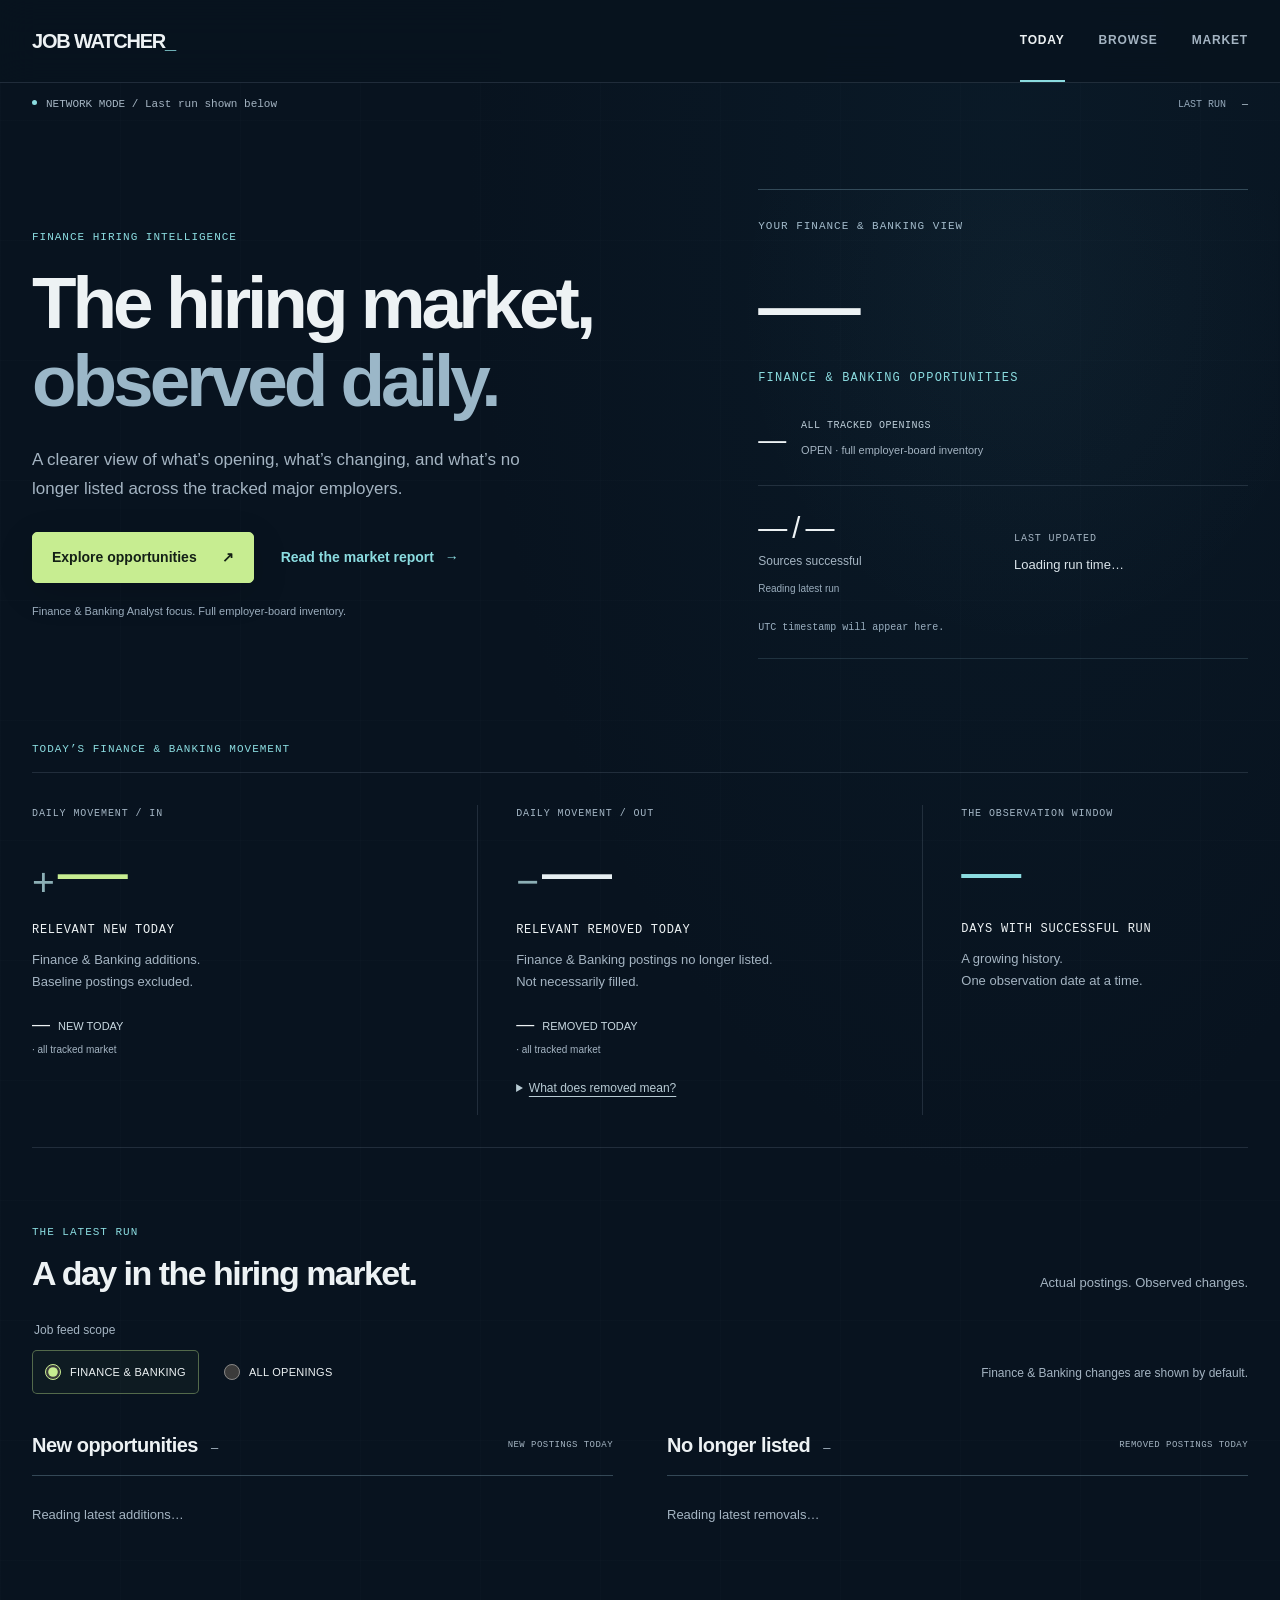
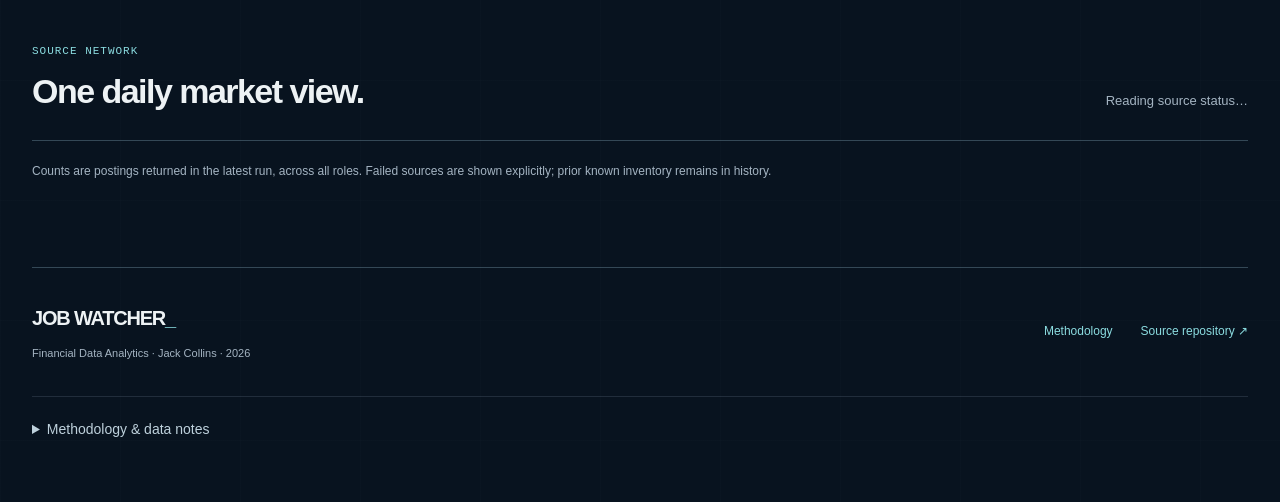
==== index.html @ 0980e422 "Add Job Watcher web frontend" ====
<!doctype html>
<html lang="en">
<head>
  <meta charset="utf-8"><meta name="viewport" content="width=device-width,initial-scale=1">
  <meta name="theme-color" content="#08131f">
  <meta name="description" content="Job Watcher: daily finance hiring intelligence, searchable openings and transparent market analysis across the tracked employer network.">
  <title>Today · Job Watcher</title>
  <link rel="icon" href="assets/favicon.svg" type="image/svg+xml"><link rel="apple-touch-icon" href="assets/icon-192.png">
  <link rel="manifest" href="manifest.webmanifest"><link rel="stylesheet" href="css/styles.css">
  <script src="js/common.js" defer></script>
  <script src="js/today.js" defer></script>
</head>
<body data-page="today">
<a class="skip-link" href="#main">Skip to content</a>
<header class="site-header"><a class="brand" href="index.html" aria-label="Job Watcher Today">JOB WATCHER<span class="cursor" aria-hidden="true">_</span></a><nav aria-label="Main navigation"><a href="index.html" aria-current="page">TODAY</a><a href="browse.html">BROWSE</a><a href="market.html">MARKET</a></nav><button class="install-button" id="install" hidden>Install app ↗</button></header>
<div class="connection-strip"><span id="connection" role="status">Loading the latest snapshot…</span><span class="nav-sync">LAST RUN <span data-sync>—</span></span></div>
<main id="main">
<div id="data-error" class="error-banner" role="alert" hidden></div>
<noscript><p class="error-banner">JavaScript is required to load and calculate the actual data. No job data is embedded in these pages.</p></noscript>

<section class="hero" aria-labelledby="hero-title">
  <div class="hero-copy"><p class="eyebrow">FINANCE HIRING INTELLIGENCE</p><h1 id="hero-title">The hiring market,<br><span>observed daily.</span></h1><p class="hero-description">A clearer view of what’s opening, what’s changing, and what’s no longer listed across <span id="employer-total">the tracked</span> major employers.</p><div class="hero-actions"><a class="button primary" href="browse.html">Explore opportunities <span aria-hidden="true">↗</span></a><a class="text-link" href="market.html">Read the market report <span aria-hidden="true">→</span></a></div><p class="scope-note">Finance &amp; Banking Analyst focus. Full employer-board inventory.</p></div>
  <aside class="inventory" aria-label="Current inventory and latest synchronization"><p class="eyebrow">YOUR FINANCE &amp; BANKING VIEW</p><div class="inventory-number" data-relevant-count="open" data-loading>—</div><h2 class="inventory-label">FINANCE &amp; BANKING OPPORTUNITIES</h2><div class="inventory-total"><strong data-count="open" data-loading>—</strong><div><h3>ALL TRACKED OPENINGS</h3><span>OPEN · full employer-board inventory</span></div></div><div class="inventory-support"><div><strong id="health-count" data-loading>— / —</strong><span>Sources successful</span><small id="health-message">Reading latest run</small></div><div class="inventory-sync"><span class="micro">LAST UPDATED</span><time id="last-run">Loading run time…</time></div></div><small id="last-run-utc">UTC timestamp will appear here.</small></aside>
</section>
<p class="eyebrow movement-scope">TODAY’S FINANCE &amp; BANKING MOVEMENT</p>
<section class="daily-movement" aria-label="Required latest-run status counts">
  <article class="movement-new"><p class="eyebrow">DAILY MOVEMENT / IN</p><div class="movement-number"><span aria-hidden="true">+</span><strong data-relevant-count="new" data-loading>—</strong></div><h2>RELEVANT NEW TODAY</h2><p>Finance &amp; Banking additions.<br>Baseline postings excluded.</p><p class="market-total"><strong data-count="new_today" data-loading>—</strong> NEW TODAY <span>· all tracked market</span></p></article>
  <article class="movement-removed"><p class="eyebrow">DAILY MOVEMENT / OUT</p><div class="movement-number"><span aria-hidden="true">−</span><strong data-relevant-count="removed" data-loading>—</strong></div><h2>RELEVANT REMOVED TODAY</h2><p>Finance &amp; Banking postings no longer listed.<br>Not necessarily filled.</p><p class="market-total"><strong data-count="removed_today" data-loading>—</strong> REMOVED TODAY <span>· all tracked market</span></p><details class="removal-help"><summary>What does removed mean?</summary><p>A removed posting was present in an earlier successful scan but is no longer returned by the employer’s job board. This does not necessarily mean the position was filled.</p></details></article>
  <article class="observation-count"><p class="eyebrow">THE OBSERVATION WINDOW</p><strong data-count="days_with_success" data-loading>—</strong><h2>DAYS WITH SUCCESSFUL RUN</h2><p>A growing history.<br>One observation date at a time.</p></article>
</section>
<section class="baseline-message" id="baseline" hidden><span class="baseline-icon" aria-hidden="true">↗</span><div><h2>A starting point, not a surge.</h2><p>The first successful scan establishes each source’s starting inventory. Baseline jobs are not new postings. Daily additions and removals appear as subsequent snapshots arrive.</p></div></section>
<div class="section-heading"><div><p class="eyebrow">THE LATEST RUN</p><h2>A day in the hiring market.</h2></div><p>Actual postings. Observed changes.</p></div>
<div class="feed-controls"><fieldset id="feed-scope" class="feed-scope"><legend>Job feed scope</legend><label><input type="radio" name="feed_scope" value="role" checked><span>FINANCE &amp; BANKING</span></label><label><input type="radio" name="feed_scope" value="all"><span>ALL OPENINGS</span></label></fieldset><p id="feed-summary" aria-live="polite">Finance &amp; Banking changes are shown by default.</p></div>
<div class="feed-grid"><section class="feed-section" aria-labelledby="new-title"><div class="feed-heading"><h2 id="new-title">New opportunities <span class="count-badge" id="new-badge">—</span></h2><span class="micro">NEW POSTINGS TODAY</span></div><div id="new-list"><p class="loading-copy">Reading latest additions…</p></div></section><section class="feed-section" aria-labelledby="removed-title"><div class="feed-heading"><h2 id="removed-title">No longer listed <span class="count-badge" id="removed-badge">—</span></h2><span class="micro">REMOVED POSTINGS TODAY</span></div><div id="removed-list"><p class="loading-copy">Reading latest removals…</p></div></section></div>
<section class="source-network" aria-labelledby="source-title"><div class="section-heading"><div><p class="eyebrow">SOURCE NETWORK</p><h2 id="source-title">One daily market view.</h2></div><p id="source-summary">Reading source status…</p></div><div id="sources" class="sources-grid" aria-label="All source statuses"></div><p class="network-note">Counts are postings returned in the latest run, across all roles. Failed sources are shown explicitly; prior known inventory remains in history.</p></section>

</main>
<footer class="footer"><div><a class="brand" href="index.html">JOB WATCHER<span>_</span></a><p>Financial Data Analytics · Jack Collins · 2026</p></div><div class="footer-links"><a href="#methodology">Methodology</a><a href="https://github.com/jackcollins05/job-watcher" target="_blank" rel="noopener noreferrer">Source repository ↗</a></div></footer>
<section class="methodology" id="methodology" aria-labelledby="method-title"><details><summary id="method-title">Methodology &amp; data notes</summary><div class="method-copy"><p>Job Watcher queries anonymous JSON applicant-tracking-system endpoints. It does not scrape job-page HTML. All postings returned by each configured board are retained; JPMorgan Chase uses the required <strong>analyst</strong> search because its full board exceeds 5,000 jobs. This is a tracked-board inventory, not the whole labor market.</p><p>The backend’s title-only rule marks Finance &amp; Banking Analyst families, including finance, FP&amp;A, treasury, credit, banking and explicitly financial risk. The site reads <code>in_role</code>; it does not reclassify titles. <a href="https://github.com/jackcollins05/job-watcher#title-rule">Read the exact title rule</a>.</p><p>GitHub Actions runs the pipeline daily. Compressed raw JSON is retained by UTC date; <code>history.csv</code> is rebuilt from raw files alone. Failed sources do not cause false removals, so open inventory may include a failed source’s last known postings. Counts include all roles unless labeled otherwise.</p><p>A source’s initial snapshot is a baseline: those jobs are not counted as new, and their actual opening dates are unknown. Removed means no longer returned by a later successful source scan; it does not necessarily mean a position was filled. Current history is not a full event ledger; a reappearance clears the earlier removal date. Citi and Walmart were excluded because complete coverage beyond Workday’s 2,000-result cap could not be proven.</p><p id="install-note">Install from your browser’s app menu when supported; on iOS use Share → Add to Home Screen. Offline data becomes available after a successful load and service-worker activation. Browser storage may be cleared by the browser or device.</p></div></details></section>
</body></html>
---- css/styles.css ----
/* Job Watcher / editorial hiring intelligence. Local system typography only. */
:root{color-scheme:dark;--bg:#08131f;--surface:#10202e;--text:#edf2f4;--muted:#a4b4c2;--cyan:#8bdce0;--lime:#c7ed91;--amber:#f0cd9a;--line:#b5ccdf24;--mono:ui-monospace,SFMono-Regular,Menlo,Monaco,Consolas,"Liberation Mono",monospace;--sans:-apple-system,BlinkMacSystemFont,"Segoe UI",Helvetica,Arial,sans-serif}
*{box-sizing:border-box}html{scroll-behavior:smooth;scroll-padding-top:115px}body{margin:0;background:radial-gradient(ellipse at 78% 6%,#16445c22,transparent 38%),linear-gradient(#b5ccdf03 1px,transparent 1px),linear-gradient(90deg,#b5ccdf03 1px,transparent 1px),var(--bg);background-size:auto,120px 120px,120px 120px;font:16px/1.65 var(--sans);color:var(--text);-webkit-font-smoothing:antialiased}h1,h2,h3,p{margin-top:0}h1,h2,h3{font-weight:550;line-height:1.16;letter-spacing:-.035em}a{color:var(--cyan);text-underline-offset:5px;text-decoration-thickness:1px}a:hover{color:var(--text)}button,input,select{font:inherit}button,.button{min-height:44px;padding:10px 18px;border:1px solid #91b0c342;border-radius:5px;background:#b0c9e308;color:var(--text);font-size:14px;font-weight:550;cursor:pointer;text-decoration:none;transition:background .18s,border-color .18s,transform .18s}button:hover,.button:hover{background:#9ac6e215;border-color:#8bdce082}button:active,.button:active{transform:translateY(1px)}button:disabled{opacity:.35;cursor:not-allowed}a:focus-visible,button:focus-visible,input:focus-visible,select:focus-visible,summary:focus-visible,[tabindex]:focus-visible{outline:3px solid var(--cyan);outline-offset:5px}input,select{min-width:0;min-height:48px;width:100%;padding:11px 13px;border:1px solid #8aa4b738;border-radius:5px;background:#091724;color:var(--text)}input::placeholder{color:#9dafbc}select{padding-right:26px}small{font-size:12px}[hidden]{display:none!important}.sr-only{position:absolute;width:1px;height:1px;margin:-1px;padding:0;overflow:hidden;clip:rect(0,0,0,0);white-space:nowrap;border:0}.skip-link{position:fixed;top:-100px;left:20px;z-index:100;padding:13px;background:var(--lime);color:#08131f}.skip-link:focus{top:12px}.eyebrow,.micro,.analysis-kicker{font:500 11px/1.7 var(--mono);letter-spacing:.09em;text-transform:uppercase}.eyebrow{color:var(--cyan);margin-bottom:18px}.micro{color:var(--muted)}.muted{color:var(--muted)}.lime{color:var(--lime)}.text-link{font-size:14px;font-weight:550;text-decoration:none}.text-link span{display:inline-block;transition:transform .2s;margin-left:7px}.text-link:hover span{transform:translateX(4px)}
.site-header{display:flex;align-items:center;gap:40px;min-height:83px;padding:0 max(32px,calc((100vw - 1320px)/2));position:sticky;top:0;z-index:30;background:#08131ff2;backdrop-filter:blur(18px);border-bottom:1px solid var(--line)}.brand{font-size:20px;letter-spacing:-.06em;font-weight:750;text-decoration:none;white-space:nowrap;color:var(--text)}.brand span{color:var(--cyan)}.cursor{animation:cursor 2s steps(1) infinite}@keyframes cursor{0%,74%,100%{opacity:1}75%,99%{opacity:.2}}.site-header nav{display:flex;align-self:stretch;gap:34px;margin-left:auto}.site-header nav a{position:relative;display:flex;align-items:center;min-height:44px;color:var(--muted);font-size:12px;font-weight:600;letter-spacing:.07em;text-decoration:none}.site-header nav a:hover{color:var(--text)}.site-header nav a[aria-current]{color:var(--text)}.site-header nav a[aria-current]:after{content:"";height:2px;position:absolute;bottom:0;left:0;right:0;background:var(--cyan)}.install-button{padding:7px 13px;min-height:37px;font-size:12px;font-weight:400;background:transparent}.connection-strip{display:flex;align-items:center;justify-content:space-between;gap:25px;max-width:1320px;margin:auto;padding:13px 0;color:var(--muted);font:11px/1.6 var(--mono)}#connection:before{content:"";display:inline-block;width:5px;height:5px;border-radius:50%;background:var(--cyan);margin-right:9px;vertical-align:2px}#connection.is-offline{color:var(--amber)}#connection.is-offline:before{background:var(--amber)}.nav-sync{white-space:nowrap;font-size:10px;color:#94a8ba}.nav-sync span{color:#bbcbd8;margin-left:10px}main,.footer,.methodology{width:min(1320px,calc(100% - 64px));margin-left:auto;margin-right:auto}.error-banner{margin:20px 0;padding:22px;border:1px solid #f0cd9a88;background:#3b2f2633;color:#ffe4bb}
.hero{display:grid;grid-template-columns:minmax(0,1.35fr) minmax(0,1fr);gap:88px;align-items:center;padding:62px 0 66px}.hero h1{font-size:clamp(46px,5.7vw,79px);letter-spacing:-.055em;line-height:1.06;margin:0 0 27px}.hero h1 span{color:#9bb7c8}.hero-description{font-size:17px;line-height:1.7;color:var(--muted);max-width:490px;margin:0 0 28px}.hero-actions{display:flex;align-items:center;gap:27px;flex-wrap:wrap}.button{display:inline-flex;align-items:center;justify-content:space-between;gap:25px;padding:13px 19px}.button.primary{background:var(--lime);border-color:var(--lime);color:#142016;font-weight:650;box-shadow:0 10px 36px #0002}.button.primary:hover{background:#d7f8b0;box-shadow:0 12px 40px #c7ed910a}.scope-note{font-size:11px;color:#9badbd;margin:19px 0 0}.inventory{position:relative;min-width:0;padding:27px 0 20px;border-top:1px solid #96c1d34d;border-bottom:1px solid #96c1d32b}.inventory:before{content:"";position:absolute;z-index:-1;inset:0 -30px;background:radial-gradient(ellipse at 55% 25%,#71b7ca0a,transparent 70%);pointer-events:none}.inventory .eyebrow{color:#a2baca;margin-bottom:12px}.inventory-number{font-size:clamp(70px,8vw,112px);line-height:1.1;letter-spacing:-.072em;font-weight:400;font-variant-numeric:tabular-nums;color:var(--text);white-space:nowrap}.inventory-label{font:500 12px var(--mono);letter-spacing:.1em;color:var(--cyan);margin:11px 0 32px}.inventory-support{display:grid;grid-template-columns:1fr 1fr;gap:22px;padding:21px 0 15px;border-top:1px solid var(--line)}.inventory-support strong{font-size:29px;font-weight:400;line-height:1.3;letter-spacing:-.05em;display:block}.inventory-support span{font-size:12px;color:var(--muted);display:block;margin-top:4px}.inventory-support small{font-size:10px;line-height:1.6;display:block;color:#9aadbd;margin-top:9px;max-width:180px}.inventory-sync{align-self:center}.inventory-sync .micro{font-size:10px;margin:0 0 7px}.inventory-sync time{font-size:13px;line-height:1.7;display:block;max-width:170px;color:#dae4ea}.inventory #last-run-utc{font:10px/1.8 var(--mono);color:#9aafc0;overflow-wrap:anywhere}.daily-movement{display:grid;grid-template-columns:1fr 1fr .8fr;border-top:1px solid var(--line);border-bottom:1px solid var(--line);padding:32px 0;gap:38px}.daily-movement article+article{border-left:1px solid var(--line);padding-left:38px}.daily-movement .eyebrow{color:#a4b6c5;font-size:10px;margin:0 0 13px}.movement-number{display:flex;gap:4px;align-items:baseline;line-height:1.05;letter-spacing:-.06em}.movement-number>span{font-size:39px;font-weight:300;color:#8cafb5}.movement-number strong{font-size:70px;font-weight:400;letter-spacing:-.06em;font-variant-numeric:tabular-nums}.movement-new .movement-number strong{color:var(--lime)}.movement-removed .movement-number strong{color:#e7eff2}.daily-movement h2{font:500 12px/1.6 var(--mono);letter-spacing:.06em;margin:13px 0 9px}.daily-movement p:not(.eyebrow){font-size:13px;line-height:1.7;color:var(--muted);margin:0}.observation-count>strong{font-size:60px;font-weight:400;line-height:1.2;letter-spacing:-.06em;color:var(--cyan)}.removal-help{margin-top:13px;font-size:12px;max-width:330px}.removal-help summary{color:#b8cbd4;cursor:pointer;min-height:36px;padding:8px 0;text-decoration:underline;text-underline-offset:4px}.removal-help p{padding:11px 0 0}.baseline-message{display:flex;align-items:start;gap:25px;padding:25px 0;margin-top:27px;border-bottom:1px solid var(--line)}.baseline-icon{font-size:29px;color:var(--cyan)}.baseline-message h2{font-size:21px;margin:0 0 10px}.baseline-message p{font-size:14px;color:var(--muted);max-width:850px;margin:0}.section-heading{display:flex;justify-content:space-between;align-items:end;gap:32px;margin:75px 0 28px}.section-heading .eyebrow{margin-bottom:12px}.section-heading h2{font-size:34px;margin:0;letter-spacing:-.045em}.section-heading>p{color:var(--muted);font-size:13px;max-width:320px;margin:0}.feed-grid{display:grid;grid-template-columns:minmax(0,1fr) minmax(0,1fr);gap:54px}.feed-heading{display:flex;justify-content:space-between;align-items:center;gap:18px;padding:18px 0;border-bottom:1px solid #93b6cb52}.feed-heading h2{font-size:20px;margin:0;letter-spacing:-.025em}.feed-heading .micro{font-size:9px;letter-spacing:.05em}.count-badge{font:12px var(--mono);letter-spacing:0;color:var(--muted);margin-left:8px}.change-list{list-style:none;padding:0;margin:0}.change-list li{display:flex;align-items:center;justify-content:space-between;gap:22px;padding:24px 0;border-bottom:1px solid var(--line);transition:background .2s}.change-list li:hover{background:#a7cfe805}.change-list h3{font-size:16px;line-height:1.5;letter-spacing:-.015em;margin:6px 0 9px;max-width:370px;font-weight:550}.change-list .micro{font-family:var(--sans);color:#abc2d1;font-size:12px;letter-spacing:0;text-transform:none}.change-list p{font-size:12px;line-height:1.6;color:var(--muted);margin:0 0 7px}.change-list small{font:10px var(--mono);color:#9bafbe}.apply{display:inline-flex;align-items:center;gap:12px;min-height:44px;font-size:12px;font-weight:550;text-decoration:none;white-space:nowrap}.apply>span[aria-hidden]{transition:transform .2s}.apply:hover>span[aria-hidden]{transform:translate(2px,-2px)}.empty-feed{padding:35px 0}.empty-feed>span{font:17px var(--mono);color:#738d9e}.empty-feed h2,.empty-feed h3{font-size:20px;line-height:1.4;margin:14px 0 10px}.empty-feed p{color:var(--muted);font-size:14px;max-width:440px;margin:0}.source-network{margin-top:15px}.sources-grid{display:grid;grid-template-columns:repeat(3,minmax(0,1fr));column-gap:40px;border-top:1px solid #93b6cb52}.source{padding:20px 0;border-bottom:1px solid var(--line)}.source-heading{display:flex;align-items:center;gap:12px;margin-bottom:12px}.source h3{font-size:16px;letter-spacing:-.02em;margin:0;font-weight:500}.led{width:6px;height:6px;background:var(--lime);border-radius:50%;margin-left:auto;flex-shrink:0}.failed .led{background:var(--amber)}.source-bottom{display:flex;justify-content:space-between;gap:12px;align-items:baseline;color:#a5b7c5;font-size:11px}.source-bottom strong{font-size:18px;font-weight:450;letter-spacing:-.035em;color:#dee8ec;font-variant-numeric:tabular-nums;margin-right:3px}.source-state{font:10px var(--mono);color:#bbd0ae}.failed .source-state{color:var(--amber)}.network-note{font-size:12px;color:var(--muted);max-width:850px;margin:21px 0 0}
.page-intro{padding:63px 0 40px}.page-intro .eyebrow{margin-bottom:17px}.page-intro h1{font-size:clamp(48px,6.4vw,88px);line-height:1.05;letter-spacing:-.055em;margin:0 0 22px}.page-intro h1 span{color:#9bb7c8}.page-intro p:not(.eyebrow){color:var(--muted);font-size:17px;margin:0;line-height:1.7}.page-intro p.asof{font:11px/1.8 var(--mono);color:#9aaebe;margin-top:17px}.query-panel{border:1px solid #87aac22e;border-radius:10px;background:linear-gradient(125deg,#1225348c,#10202d99);padding:30px;box-shadow:0 20px 60px #0000000d}.search-field{display:block;font-size:13px;color:#c6d5df}.search-wrap{display:flex;gap:16px;align-items:center;border-bottom:1px solid #82aab55c;margin-top:8px;padding:0 0 10px}.search-wrap svg{width:23px;height:23px;flex-shrink:0;fill:none;stroke:var(--cyan);stroke-width:1.5}.search-wrap input{font-size:24px;letter-spacing:-.025em;border:0;padding:10px 0;background:transparent;box-shadow:none;min-height:58px}.filter-scope{display:flex;justify-content:space-between;align-items:center;gap:30px;margin-top:24px}.filter-scope>p{color:#9fB3c2;font-size:12px;margin:15px 0 0;max-width:270px}.role-switch{border:0;margin:0;padding:0;display:flex;gap:10px}.role-switch legend{font-size:12px;color:var(--muted);margin-bottom:9px}.role-switch label{display:flex;align-items:center;gap:10px;cursor:pointer;border:1px solid transparent;border-radius:5px;padding:10px 14px 10px 11px;min-height:60px}.role-switch label:has(input:checked){border-color:#accd8655;background:#b3d78a0a}.role-switch input{width:16px;height:16px;min-height:16px;flex-shrink:0;padding:0;margin:0;accent-color:var(--lime)}.role-switch label:has(input:focus-visible){outline:3px solid var(--cyan);outline-offset:3px}.role-switch span{font-size:14px;color:#dce7eb;line-height:1.4}.role-switch small{display:block;font-size:10px;color:#a8baca;margin-top:4px}.filter-grid{display:grid;grid-template-columns:minmax(0,1fr) minmax(0,1.3fr) minmax(0,1fr) minmax(0,1fr);gap:19px;margin-top:24px}.filter-grid>label{min-width:0;font-size:12px;color:var(--muted)}.filter-grid input,.filter-grid select{display:block;margin-top:9px;font-size:13px}.query-bottom{display:flex;align-items:center;justify-content:space-between;gap:25px;margin-top:20px}.query-bottom p{font-size:11px;color:#a8b9c6;margin:0}.query-bottom button{font-size:12px;min-height:38px;padding:7px 13px;flex-shrink:0;background:transparent}.browse-toolbar{display:flex;align-items:center;justify-content:space-between;gap:25px;margin:37px 0 10px}.result-stats{display:flex;gap:35px;flex-wrap:wrap}.result-stats>div{display:flex;align-items:baseline;gap:8px}.result-stats strong{font-size:30px;line-height:1.3;letter-spacing:-.055em;font-weight:400;color:var(--text);font-variant-numeric:tabular-nums}.result-stats span{font-size:12px;color:var(--muted)}.shortlist-toggle{font-size:14px;letter-spacing:0;font-weight:500;min-width:145px;background:transparent;text-align:left}.shortlist-toggle span{color:var(--lime);margin-left:13px}.shortlist-toggle small{font-size:10px;color:var(--muted);display:block;margin:4px 0 0 17px}.shortlist-toggle[aria-pressed=true]{border-color:#c7ed9180;background:#c7ed9109;color:var(--lime)}.storage-note{font-size:11px;color:var(--muted);min-height:20px;margin:0 0 20px}.database-section{border-top:1px solid #90b1c54d}.results-caption{font:11px/1.6 var(--mono);color:var(--muted);margin:16px 0 23px}.table-scroll{overflow-x:auto;scrollbar-width:thin}table{border-collapse:collapse;text-align:left;width:100%}th,td{padding:18px 12px;border-bottom:1px solid var(--line);vertical-align:top}th{font-size:10px;font-weight:500;color:#a9bbca;letter-spacing:.07em;text-transform:uppercase}.job-table{table-layout:fixed;font-size:13px}.job-table th:nth-child(1){width:58px}.job-table th:nth-child(2){width:29%}.job-table th:nth-child(3){width:14%}.job-table th:nth-child(4){width:16%}.job-table th:nth-child(5){width:11%}.job-table th:nth-child(6){width:13%}.job-table th:nth-child(7){width:138px}.job-table td{padding-top:25px;padding-bottom:25px;line-height:1.6;color:#b8cbd7;overflow-wrap:anywhere}.job-table tbody tr{transition:background .18s}.job-table tbody tr:hover{background:#adcfe905}.job-table strong{font-size:16px;line-height:1.45;letter-spacing:-.02em;color:#e8eff2;font-weight:550;display:block}.job-table td:nth-child(3){font-weight:550;color:#b9d3df}.job-table small{display:block;color:#9fb4c3;font-size:11px;margin-top:6px}.job-table .role-tag{display:block;color:#a3c1ca;font-size:10px;margin-top:11px;font-weight:400}.location-text{display:-webkit-box;-webkit-line-clamp:3;-webkit-box-orient:vertical;overflow:hidden}.job-table time{font:11px/1.8 var(--mono)}.age{font:10px var(--mono);color:#c7d7df}.star{font-size:24px;padding:0;min-width:44px;background:transparent;border:0;border-radius:50%;box-shadow:none;color:#a6bdca}.star:hover{background:#a7c8de0c}.star[aria-pressed=true]{color:var(--lime)}.star:active{transform:scale(.92)}.job-table .apply{font-size:11px;border:1px solid #8ab9ce38;border-radius:4px;min-height:42px;padding:9px;justify-content:space-between;white-space:normal;gap:5px}.job-table .apply:hover{background:#80b6c50b;border-color:#8bdce075}.pagination{display:flex;justify-content:space-between;align-items:center;gap:18px;padding:24px 0}.pagination>span{font:11px var(--mono);color:var(--muted)}.pagination button{font-size:12px;min-height:42px}.change-list+.pagination{padding-top:24px}.loading-copy{padding:28px 0;color:var(--muted);font-size:13px}
.market-intro{display:flex;justify-content:space-between;align-items:end;gap:40px;padding-top:64px;padding-bottom:44px}.market-intro h1{font-size:clamp(50px,6.3vw,87px)}.market-intro p.asof{max-width:700px}.observation-stamp{border-left:1px solid var(--line);padding:0 0 8px 48px;min-width:220px}.observation-stamp strong{font-size:90px;font-weight:350;line-height:1;letter-spacing:-.075em;color:var(--cyan);font-variant-numeric:tabular-nums}.observation-stamp span{display:block;margin-top:18px;font-size:12px;color:var(--muted);line-height:1.6}.analysis-notice{border-top:1px solid var(--line);border-bottom:1px solid var(--line);padding:16px 0;display:flex;align-items:center;gap:20px}.analysis-notice>span{font-size:23px;color:var(--cyan)}.analysis-notice p{font-size:12px;color:var(--muted);margin:0;max-width:950px}.analysis-grid{display:block}.analysis{display:grid;grid-template-columns:minmax(0,.8fr) minmax(0,1.35fr);column-gap:90px;align-items:center;border-bottom:1px solid var(--line);padding:83px 0;min-width:0}.analysis-copy{min-width:0}.analysis-kicker{display:flex;align-items:baseline;gap:15px;color:#b4c6d4;font-size:10px;margin-bottom:24px}.analysis-kicker>span{color:var(--cyan);font:13px var(--mono)}.analysis-copy h2{font-size:clamp(26px,2.8vw,38px);line-height:1.2;letter-spacing:-.045em;margin:0 0 22px;overflow-wrap:anywhere}.analysis-copy>p:last-child{color:var(--muted);font-size:14px;line-height:1.85;max-width:680px;margin:0}.analysis-removed,.analysis-share{grid-template-columns:minmax(0,1.35fr) minmax(0,.8fr)}.analysis-removed .analysis-copy,.analysis-share .analysis-copy{grid-column:2;grid-row:1}.analysis-removed>.chart,.analysis-share>.chart{grid-column:1;grid-row:1}.analysis-employer,.analysis-location{display:block}.analysis-employer .analysis-copy,.analysis-location .analysis-copy{display:grid;grid-template-columns:minmax(0,1fr) minmax(0,1fr);gap:0 80px;margin-bottom:39px}.analysis-employer .analysis-kicker,.analysis-location .analysis-kicker{grid-column:1/-1}.analysis-employer .analysis-copy h2,.analysis-location .analysis-copy h2{margin-bottom:0;max-width:600px}.analysis-employer .analysis-copy>p:last-child,.analysis-location .analysis-copy>p:last-child{align-self:end}.chart{min-width:0;width:100%}.chart-svg{display:block;width:100%;height:auto;animation:reveal .55s ease-out}.axis-label{fill:#9fb4c4;font:12px var(--sans)}.chart-grid{stroke:#b1c6d921;stroke-width:1;fill:none}.line-series{fill:none;stroke-width:2.5;stroke-linecap:round;stroke-linejoin:round}.series-0{stroke:var(--cyan)}.series-1{stroke:var(--lime);stroke-dasharray:5 5}.point{fill:var(--bg);stroke-width:2}.point.series-1{fill:var(--lime);stroke:var(--lime);stroke-dasharray:none}.chart-legend{display:flex;align-items:start;gap:30px;flex-wrap:wrap;margin-bottom:28px}.chart-legend>span{display:grid;grid-template-columns:12px auto auto;gap:0 9px;align-items:baseline;color:#b5cad7;font-size:12px}.chart-legend i{display:inline-block;width:11px;height:2px;background:var(--cyan);align-self:center}.chart-legend .legend-1 i{background:none;border-top:2px dashed var(--lime)}.chart-legend strong{font:450 23px var(--sans);color:#e9f0f3;letter-spacing:-.035em}.chart-legend small{grid-column:2/-1;font:10px var(--mono);color:#92a9ba;margin-top:3px}.chart-data{border-top:1px solid var(--line);margin-top:24px;font-size:12px}.chart-data summary{display:list-item;min-height:44px;padding:13px 0;color:#a6c5d2;cursor:pointer;font-size:11px}.chart-data table{font-size:12px}.chart-data th,.chart-data td{padding:10px;font-size:12px;text-transform:none;letter-spacing:0}.chart-data tbody th{font-weight:400;color:#c5d5e0}.chart-data .table-scroll{max-height:310px}.ranked-chart ol{padding:0;margin:0;list-style:none}.ranking-row{display:grid;grid-template-columns:24px minmax(140px,.9fr) minmax(0,1.4fr) 72px;gap:20px;align-items:center;min-height:47px;padding:11px 0}.rank-position{font:10px var(--mono);color:#8ca4b5}.rank-label{font-size:14px;color:#bccdda;line-height:1.5;display:-webkit-box;-webkit-line-clamp:2;-webkit-box-orient:vertical;overflow:hidden}.ranking-bar{width:100%;height:12px;display:block}.bar-track{fill:#b2d2e808}.bar-fill{fill:#81bec8;opacity:.75}.bar-fill.leading{fill:var(--lime);opacity:.95}.rank-value{font-size:15px;letter-spacing:-.025em;font-variant-numeric:tabular-nums;text-align:right;color:#d8e7ee}.ranking-leader .rank-label{color:#e2eded}.ranking-leader .rank-value{color:var(--lime)}.empty-chart{min-height:290px;display:flex;align-items:center;justify-content:center;flex-direction:column;text-align:center;padding:20px 0}.empty-chart svg{width:min(100%,320px);height:64px;margin-bottom:20px}.waiting-line{stroke:#8ba6b0;stroke-width:1.5;stroke-dasharray:3 5;fill:none}.empty-chart .micro{color:#a5b9c7;font-size:10px;max-width:340px}.empty-chart p{font-size:16px;color:#cfdee7;margin:14px 0 12px;max-width:320px}.empty-chart .muted{font-size:12px;color:#96aebd}.gauge-composition{display:flex;align-items:center;gap:25px;justify-content:center}.gauge-svg{max-width:260px;min-width:200px}.gauge-track{fill:none;stroke:#b1c6d918;stroke-width:6}.gauge-value{fill:none;stroke:var(--cyan);stroke-width:6}.gauge-text{fill:var(--text);font:400 33px var(--sans);letter-spacing:-.04em}.gauge-composition>p{font-size:13px;color:var(--muted);line-height:1.8}.gauge-composition strong{font-weight:500;color:#d0e0e9}.location-composition{display:grid;grid-template-columns:minmax(0,1.8fr) minmax(0,1fr);gap:65px;align-items:start}.location-composition .ranking-row{grid-template-columns:20px minmax(120px,1fr) minmax(0,1fr) 63px;gap:15px}.location-disclosure{border-left:1px solid var(--line);padding-left:30px}.location-disclosure .eyebrow{font-size:9px;margin:0 0 14px}.location-disclosure h3{font-size:23px;margin:0 0 16px}.location-disclosure>p:not(.eyebrow){color:var(--muted);font-size:12px;line-height:1.85}.location-summary-list{margin:25px 0}.location-summary-list>div{display:flex;justify-content:space-between;gap:18px;padding:10px 0;border-bottom:1px solid #b1ccdc18;font-size:13px}.location-summary-list dt{color:#b9cdd8}.location-summary-list dd{margin:0;color:#e0e9ee;font-variant-numeric:tabular-nums;text-align:right}.location-summary-list dd span{font-size:10px;color:var(--muted)}.location-disclosure .missing-note{border-bottom:1px solid var(--line);padding-bottom:17px}.location-disclosure .location-accounting{font-size:11px!important;color:#a7bdcc!important}.footer{display:flex;align-items:center;justify-content:space-between;gap:30px;margin-top:85px;padding:34px 0;border-top:1px solid #93b6cb52}.footer p{font-size:11px;color:var(--muted);margin:9px 0 0}.footer-links{display:flex;gap:28px;font-size:12px}.footer-links a{text-decoration:none}.methodology{padding-bottom:40px}.methodology>details{border-top:1px solid var(--line)}.methodology>details>summary{font-size:14px;font-weight:500;cursor:pointer;padding:21px 0;min-height:58px;color:#bed1dc}.method-copy{display:grid;grid-template-columns:minmax(0,1fr) minmax(0,1fr);gap:0 55px;padding:15px 0}.method-copy p{font-size:12px;line-height:1.85;color:var(--muted)}.method-copy code{font-family:var(--mono);font-size:11px}.method-copy #install-note{grid-column:1/-1;border-top:1px solid var(--line);padding-top:20px;margin:8px 0 0}.inventory-number:not([data-loading]),.movement-number strong:not([data-loading]){animation:reveal .45s ease-out}@keyframes reveal{from{opacity:.3;transform:translateY(5px)}to{opacity:1;transform:none}}
@media(max-width:1400px){.connection-strip{margin:0 32px}.hero{gap:65px}.analysis{gap:65px}.job-table .apply{font-size:11px}.ranking-row{gap:16px}}
@media(max-width:1150px){.hero{gap:44px}.hero h1{font-size:61px}.hero-description{font-size:16px}.hero-actions{gap:17px}.hero-actions .text-link{font-size:12px}.inventory-number{font-size:86px}.inventory-support{gap:12px}.daily-movement{gap:25px}.daily-movement article+article{padding-left:25px}.feed-grid{gap:36px}.sources-grid{column-gap:30px}.source-bottom{flex-direction:column;gap:5px}.analysis{gap:45px;padding:65px 0}.analysis-copy h2{font-size:30px}.analysis-copy>p:last-child{font-size:13px}.analysis-employer .analysis-copy,.analysis-location .analysis-copy{gap:0 45px}.filter-scope>p{max-width:235px;font-size:11px}.job-table{table-layout:auto;min-width:1000px}.location-composition{gap:35px}.location-disclosure{padding-left:25px}.ranking-row{grid-template-columns:20px minmax(120px,.9fr) minmax(0,1.3fr) 60px;gap:12px}.gauge-composition{flex-direction:column;gap:0}.gauge-composition>p{margin-top:0;text-align:center}.feed-heading .micro{font-size:8px}}
@media(max-width:900px){main,.footer,.methodology{width:calc(100% - 44px)}.site-header{padding:0 22px;gap:25px;min-height:76px}.site-header nav{gap:26px}.site-header .brand{font-size:18px}.site-header nav a{font-size:11px}.connection-strip{margin:0 22px;font-size:10px}.hero{grid-template-columns:minmax(0,1fr) minmax(0,.9fr);gap:32px;padding:48px 0}.hero h1{font-size:48px;letter-spacing:-.055em}.hero-description{font-size:14px}.hero-actions{display:block}.hero-actions .text-link{display:block;margin-top:16px}.scope-note{font-size:10px}.inventory-number{font-size:68px}.inventory-label{font-size:11px}.inventory-support{grid-template-columns:1fr;gap:17px;padding:17px 0 14px}.inventory-support strong{font-size:26px}.inventory-support small{max-width:none;margin-top:5px}.inventory-sync time{max-width:none;font-size:12px}.inventory-sync .micro{font-size:9px}.inventory #last-run-utc{font-size:9px}.movement-number strong{font-size:59px}.movement-number>span{font-size:30px}.observation-count>strong{font-size:52px}.daily-movement h2{font-size:11px}.daily-movement p:not(.eyebrow){font-size:12px}.daily-movement .eyebrow{font-size:9px}.sources-grid{grid-template-columns:repeat(3,minmax(0,1fr));column-gap:25px}.source h3{font-size:14px}.source-state{font-size:9px}.change-list li{display:block}.change-list .apply{margin-top:10px;min-height:40px}.change-list h3{max-width:none}.feed-heading{align-items:baseline}.feed-heading h2{font-size:19px}.feed-heading .micro{display:none}.section-heading h2{font-size:31px}.section-heading>p{max-width:240px;font-size:12px}.filter-scope{align-items:start}.filter-scope>p{display:none}.filter-grid{grid-template-columns:repeat(2,minmax(0,1fr))}.analysis{gap:37px;grid-template-columns:minmax(0,1fr);padding:55px 0;align-items:start}.analysis-copy>p:last-child{max-width:640px;font-size:14px}.analysis-copy h2{max-width:630px;font-size:34px}.analysis-removed .analysis-copy,.analysis-share .analysis-copy,.analysis-removed>.chart,.analysis-share>.chart{grid-column:auto;grid-row:auto}.analysis>.chart{margin-top:31px}.analysis-employer .analysis-copy,.analysis-location .analysis-copy{display:block}.analysis-employer .analysis-copy h2,.analysis-location .analysis-copy h2{margin-bottom:22px}.analysis-employer .analysis-copy,.analysis-location .analysis-copy{margin-bottom:30px}.market-intro{gap:30px}.observation-stamp{min-width:150px;padding-left:30px}.observation-stamp strong{font-size:76px}.market-intro h1{font-size:65px}.location-composition{grid-template-columns:minmax(0,1.5fr) minmax(0,1fr);gap:35px}.location-composition .ranking-row{grid-template-columns:18px minmax(100px,1fr) 60px;gap:8px 12px}.location-composition .rank-label{grid-column:2;grid-row:1}.location-composition .rank-value{grid-column:3;grid-row:1/3;align-self:center}.location-composition .ranking-bar{grid-column:2;grid-row:2}.location-composition .rank-position{grid-row:1/3}.location-composition .ranking-row{padding:12px 0}.gauge-composition{flex-direction:row}.gauge-composition>p{text-align:left}.empty-chart{min-height:250px}.chart-legend{margin-bottom:20px}}
@media(max-width:700px){.site-header{min-height:78px;gap:15px;flex-wrap:wrap;padding-top:13px;padding-bottom:0}.site-header .brand{font-size:18px}.site-header nav{width:100%;justify-content:space-between;order:3;gap:30px;margin-top:5px;min-height:46px}.site-header nav a{justify-content:center;font-size:11px;padding:9px 15px;flex:1}.install-button{min-height:33px;font-size:11px;padding:5px 10px;margin-left:auto}.connection-strip{padding:10px 0;font-size:10px}.nav-sync{display:none}html{scroll-padding-top:130px}.hero{grid-template-columns:1fr;gap:40px;padding:40px 0 35px}.hero h1{font-size:clamp(43px,8.8vw,62px);max-width:600px;line-height:1.06;margin-bottom:23px}.hero-description{font-size:16px;max-width:510px}.hero-actions{display:flex;gap:25px}.hero-actions .text-link{display:inline-block;margin:0;font-size:13px}.scope-note{font-size:11px;margin-top:18px}.inventory{padding:24px 0 18px}.inventory-number{font-size:clamp(78px,15vw,105px)}.inventory .eyebrow{font-size:10px}.inventory-label{margin-bottom:25px}.inventory-support{grid-template-columns:1fr 1fr;padding:21px 0 15px}.inventory-support strong{font-size:30px}.inventory-sync time{font-size:13px;max-width:200px}.inventory #last-run-utc{font-size:10px}.daily-movement{grid-template-columns:1fr 1fr;gap:26px;padding:27px 0}.daily-movement article+article{padding-left:24px}.daily-movement .movement-number strong{font-size:62px}.observation-count{grid-column:1/-1;border-top:1px solid var(--line);display:grid;grid-template-columns:65px 1fr;gap:3px 21px;padding:23px 0 0!important;border-left:0!important}.observation-count .eyebrow{display:none}.observation-count>strong{grid-column:1;grid-row:1/3;font-size:54px;align-self:center}.observation-count h2{grid-column:2;grid-row:1;margin:2px 0 6px}.observation-count>p:last-child{grid-column:2;grid-row:2;font-size:12px}.observation-count>p:last-child br{display:none}.removal-help{font-size:11px}.removal-help summary{min-height:44px;line-height:1.6}.daily-movement .eyebrow{font-size:9px}.daily-movement h2{font-size:11px}.section-heading{display:block;margin-top:52px;margin-bottom:22px}.section-heading h2{font-size:30px}.section-heading>p{max-width:none;margin-top:15px}.feed-grid{grid-template-columns:1fr;gap:36px}.feed-heading .micro{display:inline}.change-list li{display:flex;gap:20px}.change-list .apply{margin:0}.change-list h3{font-size:16px;max-width:350px}.source-network .section-heading{margin-top:55px}.sources-grid{grid-template-columns:repeat(2,minmax(0,1fr));column-gap:30px}.source{padding:18px 0}.source h3{font-size:15px}.source-state{font-size:10px}.source-bottom{gap:7px}.network-note{font-size:11px}.page-intro{padding:42px 0 30px}.page-intro h1{font-size:clamp(42px,8.7vw,60px)}.page-intro p:not(.eyebrow){font-size:15px}.page-intro p.asof{font-size:10px}.query-panel{padding:23px 21px;border-radius:7px}.search-wrap input{font-size:22px}.filter-scope{margin-top:22px}.role-switch{gap:8px}.role-switch label{padding:10px 9px;gap:8px}.role-switch span{font-size:13px}.role-switch small{font-size:9px}.query-bottom{align-items:start}.query-bottom p{max-width:310px;line-height:1.7}.result-stats{gap:22px}.result-stats>div{display:block}.result-stats span{display:block;margin-top:3px}.result-stats strong{font-size:29px}.shortlist-toggle{min-width:131px;font-size:13px;padding:10px 13px}.storage-note{font-size:10px;line-height:1.7}.job-table,.job-table tbody{display:block;min-width:0;table-layout:auto}.job-table thead{position:absolute;width:1px;height:1px;margin:-1px;overflow:hidden;clip:rect(0,0,0,0)}.job-table tr{display:grid;grid-template-columns:1fr 1fr;gap:14px 24px;padding:26px 0;border-bottom:1px solid #a7c5d634;position:relative}.job-table td{display:block;border:0;padding:0;font-size:13px;line-height:1.7;min-width:0}.job-table td:before{content:attr(data-label);display:block;color:#91aabd;font-size:10px;margin-bottom:5px}.job-table td:nth-child(1){position:absolute;right:0;top:18px}.job-table td:nth-child(1):before{display:none}.job-table td:nth-child(2){grid-column:1/-1;padding-right:45px}.job-table strong{font-size:19px;font-weight:500;line-height:1.45}.job-table .role-tag{margin-top:11px;font-size:10px;color:#a4c9d1}.job-table td:nth-child(2):before{display:none}.job-table td:nth-child(7){grid-column:1/-1;margin-top:5px}.job-table td:nth-child(7):before{display:none}.job-table .apply{padding:12px 15px;display:flex;justify-content:space-between;width:100%;font-size:12px;border-color:#90b5c751;background:#b0c9df05}.job-table .star{font-size:26px}.job-table td:nth-child(3){font-size:14px}.job-table small{font-size:11px}.job-table time{font-size:12px}.age{font-size:11px}.results-caption{font-size:10px;margin-bottom:7px;line-height:1.8}.pagination{gap:15px}.market-intro{align-items:end;gap:25px;padding-bottom:33px}.market-intro h1{font-size:clamp(43px,8.5vw,60px)}.market-intro p:not(.eyebrow){font-size:14px}.observation-stamp{min-width:115px;max-width:125px;padding-left:20px;margin-bottom:5px}.observation-stamp strong{font-size:63px}.observation-stamp span{font-size:11px}.analysis-notice{gap:13px}.analysis-notice p{font-size:11px;line-height:1.8}.analysis{padding:47px 0}.analysis-copy h2{font-size:31px;letter-spacing:-.04em}.analysis-copy>p:last-child{font-size:13px}.analysis-kicker{font-size:9px;margin-bottom:22px;gap:12px}.chart-legend{gap:25px;margin-bottom:20px}.chart-legend>span{font-size:11px}.chart-legend strong{font-size:22px}.ranked-chart .ranking-row{grid-template-columns:20px minmax(0,1fr) 65px;gap:5px 14px;padding:11px 0}.ranked-chart .rank-label{grid-column:2;grid-row:1;font-size:13px;-webkit-line-clamp:2}.ranked-chart .rank-value{grid-column:3;grid-row:1/3;font-size:15px;align-self:center}.ranked-chart .ranking-bar{grid-column:2;grid-row:2;margin-top:3px;height:8px}.ranked-chart .rank-position{grid-row:1/3;font-size:9px}.location-composition{grid-template-columns:1fr;gap:37px}.location-disclosure{border-left:0;border-top:1px solid var(--line);padding:26px 0 0;max-width:none}.location-disclosure h3{font-size:24px}.location-disclosure>p:not(.eyebrow){font-size:13px}.location-summary-list>div{font-size:14px;padding:12px 0}.location-summary-list dd span{font-size:11px}.location-disclosure .eyebrow{font-size:10px}.location-disclosure .location-accounting{font-size:12px!important}.location-disclosure .missing-note{padding-bottom:20px}.empty-chart{min-height:240px}.empty-chart p{font-size:15px}.footer{margin-top:58px;align-items:start;flex-direction:column;gap:24px;padding:28px 0}.footer-links{gap:26px;font-size:12px}.method-copy{grid-template-columns:1fr;gap:0}.method-copy p{font-size:12px}.method-copy #install-note{grid-column:auto}.methodology>details>summary{font-size:14px}.baseline-message{gap:17px}.baseline-message h2{font-size:22px}.baseline-message p{font-size:13px}}
@media(max-width:480px){main,.footer,.methodology{width:calc(100% - 32px)}.site-header{padding-left:16px;padding-right:16px;gap:10px}.site-header .brand{font-size:17px}.site-header nav{gap:20px}.site-header nav a{font-size:10px;padding-left:10px;padding-right:10px}.install-button{font-size:10px;min-height:32px}.connection-strip{margin:0 16px;font-size:9px;line-height:1.8}.hero{padding-top:31px;gap:30px}.hero h1{font-size:clamp(36px,8.6vw,44px);margin-bottom:21px}.hero .eyebrow{font-size:10px}.hero-description{font-size:15px;line-height:1.8}.hero-actions{display:block}.hero-actions .button{width:100%;padding:13px 17px}.hero-actions .text-link{display:inline-block;margin-top:20px;font-size:13px}.scope-note{font-size:10px;margin-top:17px}.inventory-number{font-size:clamp(69px,19vw,88px)}.inventory-label{font-size:11px}.inventory-support{gap:15px}.inventory-support strong{font-size:27px}.inventory-support span{font-size:11px}.inventory-support small{font-size:9px;max-width:140px;line-height:1.8}.inventory-sync time{font-size:12px}.inventory #last-run-utc{font-size:9px}.daily-movement{gap:22px}.daily-movement article+article{padding-left:20px}.daily-movement .movement-number strong{font-size:54px}.movement-number>span{font-size:24px}.daily-movement .eyebrow{font-size:8px;letter-spacing:.05em}.daily-movement h2{font-size:11px;letter-spacing:.04em}.daily-movement p:not(.eyebrow){font-size:12px}.removal-help{font-size:11px}.section-heading h2{font-size:27px}.section-heading .eyebrow{font-size:10px}.feed-heading h2{font-size:19px}.feed-heading .micro{font-size:8px}.change-list li{display:block;padding:22px 0}.change-list .apply{margin-top:10px}.change-list h3{font-size:17px}.sources-grid{column-gap:24px}.source h3{font-size:14px}.source-state{font-size:9px}.source-bottom strong{font-size:18px}.source-bottom{font-size:10px}.network-note{font-size:11px;line-height:1.9}.page-intro h1{font-size:clamp(37px,9vw,43px)}.page-intro .eyebrow{font-size:10px}.page-intro p:not(.eyebrow){font-size:14px}.page-intro p.asof{font-size:10px}.query-panel{padding:20px 16px}.search-wrap{gap:11px}.search-wrap input{font-size:19px;min-height:52px}.search-wrap svg{width:20px;height:20px}.role-switch{gap:10px;flex-direction:column;width:100%}.role-switch label{padding:11px 12px;min-height:58px}.role-switch span{font-size:14px}.role-switch small{font-size:10px}.filter-grid{grid-template-columns:1fr;gap:20px}.filter-grid label{font-size:13px}.filter-grid input,.filter-grid select{font-size:14px}.query-bottom{flex-direction:column;gap:18px;align-items:stretch}.query-bottom p{max-width:none;font-size:11px}.query-bottom button{min-height:44px}.browse-toolbar{gap:15px;align-items:start}.result-stats{gap:17px;flex:1}.result-stats strong{font-size:26px}.result-stats span{font-size:10px}.shortlist-toggle{min-width:118px;font-size:12px;padding:9px 11px}.shortlist-toggle small{font-size:9px}.shortlist-toggle span{margin-left:7px}.storage-note{margin-top:13px;font-size:10px}.pagination button{padding:10px 12px;font-size:11px}.pagination>span{font-size:10px}.market-intro{display:block}.market-intro h1{font-size:46px}.observation-stamp{min-width:0;max-width:none;margin:29px 0 0;padding:17px 0 0;border-left:0;border-top:1px solid var(--line);display:flex;align-items:center;gap:22px}.observation-stamp strong{font-size:49px}.observation-stamp span{font-size:12px;margin:0}.market-intro p.asof{font-size:10px}.analysis-copy h2{font-size:28px}.analysis-kicker{font-size:9px;letter-spacing:.04em}.analysis-copy>p:last-child{font-size:13px;line-height:1.9}.chart-legend{gap:20px}.chart-legend>span{font-size:11px;gap:0 7px}.chart-legend strong{font-size:20px}.chart-legend small{font-size:9px}.axis-label{font-size:11px}.ranked-chart .ranking-row{gap:5px 11px}.ranked-chart .rank-value{font-size:14px}.gauge-composition{flex-direction:column}.gauge-composition>p{text-align:center}.empty-chart .micro{font-size:9px}.footer{margin-top:45px}.method-copy p{font-size:12px}.footer-links{gap:25px}.baseline-message{padding:21px 0}.baseline-message h2{font-size:20px}}
@media(prefers-reduced-motion:reduce){html{scroll-behavior:auto}*,*:before,*:after{animation:none!important;transition:none!important}}
@media(forced-colors:active){.led{border:2px solid CanvasText}.bar-fill,.series-0,.series-1{forced-color-adjust:none}.query-panel{border:1px solid CanvasText}.button.primary{border:1px solid ButtonText}}
.summary-more summary{cursor:pointer;font-size:12px;color:var(--cyan);min-height:44px;padding:12px 0}.summary-more .location-summary-list{margin-top:8px}.rank-label:focus-visible{outline-offset:3px}
/* Essential navigation, state and date labels stay legible on narrow screens. */
.site-header nav a{font-size:12px}.source-state{font-size:11px}.daily-movement h2{font-size:12px}.job-table time,.age{font-size:12px}
.site-header .brand{display:inline-flex;align-items:center;min-height:44px}.install-button,.query-bottom button,.job-table .apply,.pagination button{min-height:44px}.removal-help summary{min-height:44px}.inventory{isolation:isolate}
/* Role-first hierarchy; all-market assignment counters remain in view. */
.inventory-total{display:flex;align-items:center;gap:16px;margin:0 0 24px;padding:0 0 22px;border-bottom:1px solid var(--line)}.inventory-total>strong{font-size:28px;font-weight:400;letter-spacing:-.04em;font-variant-numeric:tabular-nums}.inventory-total h3{font:500 10px/1.5 var(--mono);letter-spacing:.05em;color:#bccdd8;margin:0 0 3px}.inventory-total span{font-size:11px;color:var(--muted)}.inventory-support{border-top:0;padding-top:0}.movement-scope{margin:15px 0 13px}.daily-movement .market-total{margin-top:15px!important;font-size:11px!important;color:#c9d9e1!important}.market-total strong{font-size:18px;font-weight:500;color:var(--text);font-variant-numeric:tabular-nums;margin-right:5px}.market-total span{display:block;font-size:10px;margin-top:2px;color:var(--muted)}.feed-controls{display:flex;align-items:end;justify-content:space-between;gap:25px;margin:0 0 22px}.feed-scope{border:0;padding:0;margin:0;display:flex;gap:12px;flex-wrap:wrap}.feed-scope legend{font-size:12px;color:var(--muted);margin-bottom:9px}.feed-scope label{display:flex;align-items:center;gap:9px;min-height:44px;padding:10px 12px;border:1px solid transparent;border-radius:5px;cursor:pointer}.feed-scope label:has(input:checked){background:#c7ed9109;border-color:#c7ed9160}.feed-scope input{width:16px;height:16px;min-height:16px;padding:0;margin:0;accent-color:var(--lime)}.feed-scope span{font-size:11px;font-weight:500;letter-spacing:.025em}.feed-controls>p{font-size:12px;color:var(--muted);margin:0 0 10px;max-width:340px}.feed-scope label:has(input:focus-visible){outline:3px solid var(--cyan);outline-offset:3px}
@media(max-width:700px){.feed-controls{align-items:start;flex-direction:column;gap:14px}.feed-controls>p{margin:0;max-width:none}.inventory-total{margin-bottom:20px}.inventory-total h3{font-size:10px}.movement-scope{font-size:10px}}
@media(max-width:480px){.inventory-total{gap:13px}.inventory-total>strong{font-size:26px}.inventory-total span{font-size:10px}.feed-scope{gap:5px}.feed-scope label{padding:10px 8px}.feed-scope span{font-size:10px}.daily-movement h2{font-size:11px}}
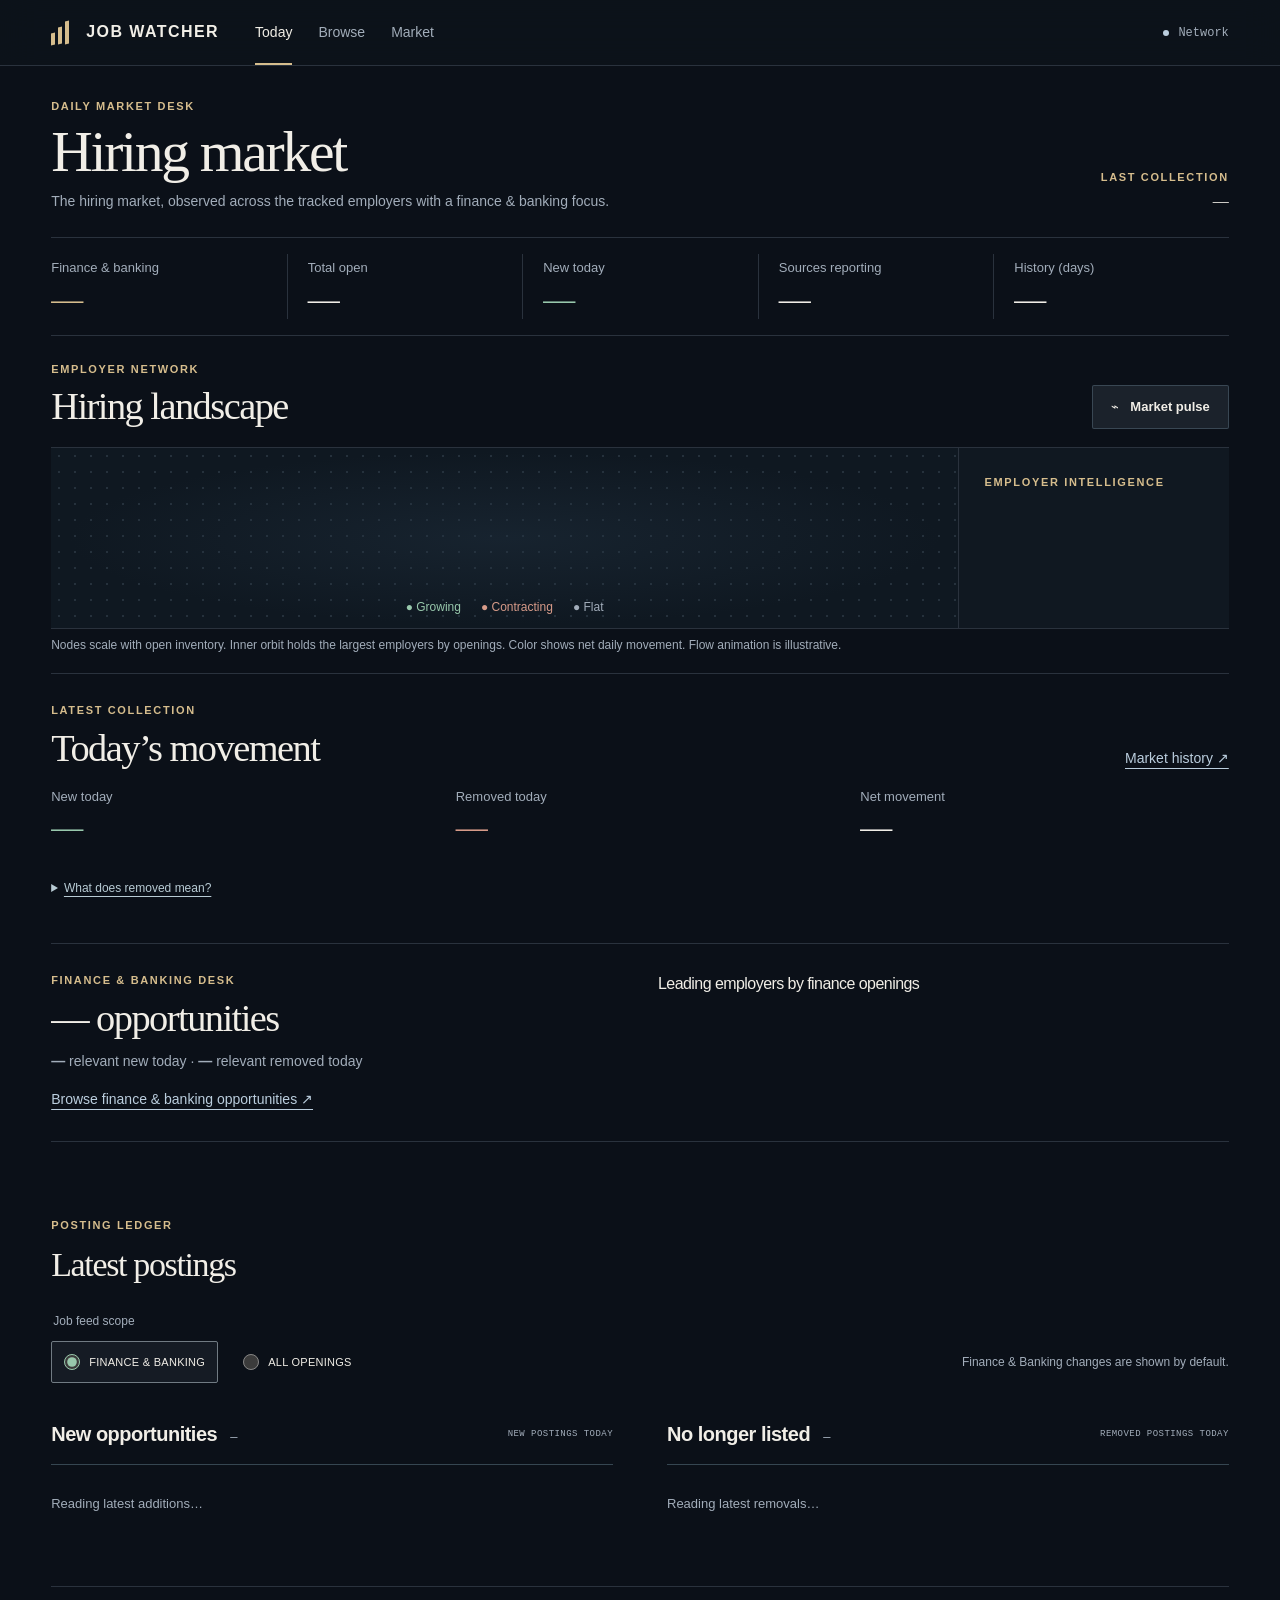
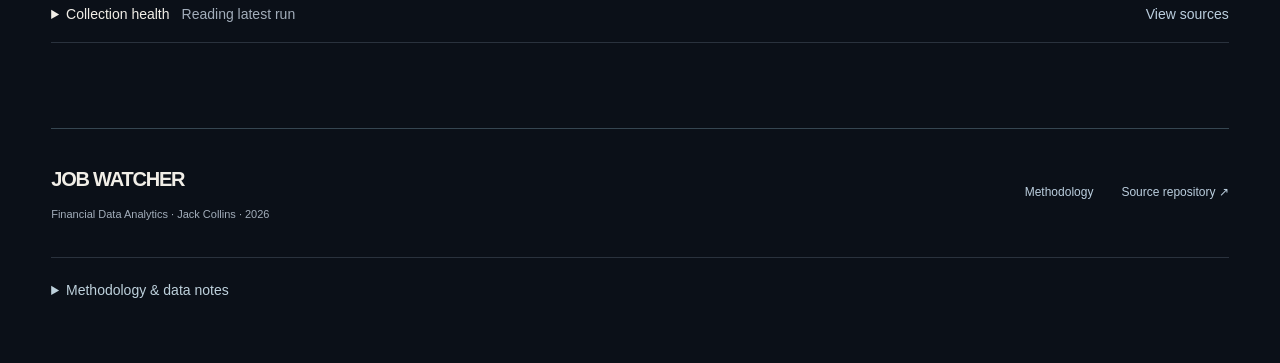
==== commit b2e6e1b2: "Redesign Job Watcher frontend" ====
--- a/index.html
+++ b/index.html
@@ -2,39 +2,54 @@
 <html lang="en">
 <head>
   <meta charset="utf-8"><meta name="viewport" content="width=device-width,initial-scale=1">
-  <meta name="theme-color" content="#08131f">
+  <meta name="theme-color" content="#0b1018">
   <meta name="description" content="Job Watcher: daily finance hiring intelligence, searchable openings and transparent market analysis across the tracked employer network.">
   <title>Today · Job Watcher</title>
   <link rel="icon" href="assets/favicon.svg" type="image/svg+xml"><link rel="apple-touch-icon" href="assets/icon-192.png">
   <link rel="manifest" href="manifest.webmanifest"><link rel="stylesheet" href="css/styles.css">
   <script src="js/common.js" defer></script>
+  <script src="js/landscape.js" defer></script>
   <script src="js/today.js" defer></script>
 </head>
 <body data-page="today">
 <a class="skip-link" href="#main">Skip to content</a>
-<header class="site-header"><a class="brand" href="index.html" aria-label="Job Watcher Today">JOB WATCHER<span class="cursor" aria-hidden="true">_</span></a><nav aria-label="Main navigation"><a href="index.html" aria-current="page">TODAY</a><a href="browse.html">BROWSE</a><a href="market.html">MARKET</a></nav><button class="install-button" id="install" hidden>Install app ↗</button></header>
-<div class="connection-strip"><span id="connection" role="status">Loading the latest snapshot…</span><span class="nav-sync">LAST RUN <span data-sync>—</span></span></div>
+<header class="site-header"><a class="brand" href="index.html" aria-label="Job Watcher Today"><span class="brand-mark" aria-hidden="true"><i></i><i></i><i></i></span>JOB WATCHER</a><nav aria-label="Main navigation"><a href="index.html" aria-current="page">Today</a><a href="browse.html">Browse</a><a href="market.html">Market</a></nav><button class="install-button" id="install" hidden>Install app ↗</button><span class="network-status" data-network>Network</span></header>
+<div class="connection-strip"><span id="connection" role="status">Loading snapshot…</span></div>
 <main id="main">
 <div id="data-error" class="error-banner" role="alert" hidden></div>
 <noscript><p class="error-banner">JavaScript is required to load and calculate the actual data. No job data is embedded in these pages.</p></noscript>
 
-<section class="hero" aria-labelledby="hero-title">
-  <div class="hero-copy"><p class="eyebrow">FINANCE HIRING INTELLIGENCE</p><h1 id="hero-title">The hiring market,<br><span>observed daily.</span></h1><p class="hero-description">A clearer view of what’s opening, what’s changing, and what’s no longer listed across <span id="employer-total">the tracked</span> major employers.</p><div class="hero-actions"><a class="button primary" href="browse.html">Explore opportunities <span aria-hidden="true">↗</span></a><a class="text-link" href="market.html">Read the market report <span aria-hidden="true">→</span></a></div><p class="scope-note">Finance &amp; Banking Analyst focus. Full employer-board inventory.</p></div>
-  <aside class="inventory" aria-label="Current inventory and latest synchronization"><p class="eyebrow">YOUR FINANCE &amp; BANKING VIEW</p><div class="inventory-number" data-relevant-count="open" data-loading>—</div><h2 class="inventory-label">FINANCE &amp; BANKING OPPORTUNITIES</h2><div class="inventory-total"><strong data-count="open" data-loading>—</strong><div><h3>ALL TRACKED OPENINGS</h3><span>OPEN · full employer-board inventory</span></div></div><div class="inventory-support"><div><strong id="health-count" data-loading>— / —</strong><span>Sources successful</span><small id="health-message">Reading latest run</small></div><div class="inventory-sync"><span class="micro">LAST UPDATED</span><time id="last-run">Loading run time…</time></div></div><small id="last-run-utc">UTC timestamp will appear here.</small></aside>
+<section class="desk-intro">
+  <div><p class="eyebrow">Daily market desk</p><h1>Hiring market</h1><p>The hiring market, observed across <span id="employer-total">the tracked</span> employers with a finance &amp; banking focus.</p></div>
+  <div class="dateline"><span class="eyebrow">Last collection</span><time id="last-run">—</time><small id="last-run-utc"></small></div>
 </section>
-<p class="eyebrow movement-scope">TODAY’S FINANCE &amp; BANKING MOVEMENT</p>
-<section class="daily-movement" aria-label="Required latest-run status counts">
-  <article class="movement-new"><p class="eyebrow">DAILY MOVEMENT / IN</p><div class="movement-number"><span aria-hidden="true">+</span><strong data-relevant-count="new" data-loading>—</strong></div><h2>RELEVANT NEW TODAY</h2><p>Finance &amp; Banking additions.<br>Baseline postings excluded.</p><p class="market-total"><strong data-count="new_today" data-loading>—</strong> NEW TODAY <span>· all tracked market</span></p></article>
-  <article class="movement-removed"><p class="eyebrow">DAILY MOVEMENT / OUT</p><div class="movement-number"><span aria-hidden="true">−</span><strong data-relevant-count="removed" data-loading>—</strong></div><h2>RELEVANT REMOVED TODAY</h2><p>Finance &amp; Banking postings no longer listed.<br>Not necessarily filled.</p><p class="market-total"><strong data-count="removed_today" data-loading>—</strong> REMOVED TODAY <span>· all tracked market</span></p><details class="removal-help"><summary>What does removed mean?</summary><p>A removed posting was present in an earlier successful scan but is no longer returned by the employer’s job board. This does not necessarily mean the position was filled.</p></details></article>
-  <article class="observation-count"><p class="eyebrow">THE OBSERVATION WINDOW</p><strong data-count="days_with_success" data-loading>—</strong><h2>DAYS WITH SUCCESSFUL RUN</h2><p>A growing history.<br>One observation date at a time.</p></article>
+<section class="readouts" aria-description="FINANCE &amp; BANKING OPPORTUNITIES and ALL TRACKED OPENINGS" aria-label="Latest market snapshot">
+  <div><span>Finance &amp; banking</span><strong data-relevant-count="open" data-loading>—</strong></div>
+  <div><span>Total open</span><strong data-count="open" data-loading>—</strong></div>
+  <div><span>New today</span><strong class="gain" data-count="new_today" data-loading>—</strong></div>
+  <div><span>Sources reporting</span><strong id="health-count">—</strong></div>
+  <div><span>History (days)</span><strong data-count="days_with_success" data-loading>—</strong></div>
 </section>
+<section class="landscape" aria-labelledby="landscape-title">
+  <div class="desk-heading"><div><p class="eyebrow">Employer network</p><h2 id="landscape-title">Hiring landscape</h2></div><button id="pulse" title="Animate observed movement in the visualization">⌁ &nbsp; Market pulse</button></div>
+  <div class="network-layout"><div class="plot"><svg id="network" role="group" aria-label="Employer hiring network"></svg><div class="plot-key"><span class="gain">● Growing</span><span class="loss">● Contracting</span><span>● Flat</span></div></div>
+  <aside class="intelligence"><p class="eyebrow">Employer intelligence</p><div id="employer-detail" aria-live="polite"></div></aside></div>
+  <p class="figure-note">Nodes scale with open inventory. Inner orbit holds the largest employers by openings. Color shows net daily movement. Flow animation is illustrative.</p>
+</section>
+<section class="movement-desk"><div class="desk-heading"><div><p class="eyebrow">Latest collection</p><h2>Today’s movement</h2></div><a href="market.html">Market history ↗</a></div>
+<div class="movement-columns"><section><h3>New today</h3><strong class="gain" data-count="new_today">—</strong><div id="rank-added"></div></section>
+<section><h3>Removed today</h3><strong class="loss" data-count="removed_today">—</strong><div id="rank-removed"></div></section>
+<section><h3>Net movement</h3><strong id="net-total">—</strong><div id="rank-net" aria-label="Largest net changes by magnitude"></div></section></div>
+<details class="removal-help"><summary>What does removed mean?</summary><p>A posting left the employer’s board. This does not necessarily mean the position was filled.</p></details></section>
+<section class="finance-desk" aria-label="RELEVANT NEW TODAY and RELEVANT REMOVED TODAY"><div><p class="eyebrow">Finance &amp; banking desk</p><h2><span data-relevant-count="open">—</span> opportunities</h2>
+<p><strong data-relevant-count="new">—</strong> relevant new today · <strong data-relevant-count="removed">—</strong> relevant removed today</p><a href="browse.html">Browse finance &amp; banking opportunities ↗</a></div><div><h3>Leading employers by finance openings</h3><div id="rank-finance"></div></div></section>
 <section class="baseline-message" id="baseline" hidden><span class="baseline-icon" aria-hidden="true">↗</span><div><h2>A starting point, not a surge.</h2><p>The first successful scan establishes each source’s starting inventory. Baseline jobs are not new postings. Daily additions and removals appear as subsequent snapshots arrive.</p></div></section>
-<div class="section-heading"><div><p class="eyebrow">THE LATEST RUN</p><h2>A day in the hiring market.</h2></div><p>Actual postings. Observed changes.</p></div>
+<div class="section-heading"><div><p class="eyebrow">Posting ledger</p><h2>Latest postings</h2></div></div>
 <div class="feed-controls"><fieldset id="feed-scope" class="feed-scope"><legend>Job feed scope</legend><label><input type="radio" name="feed_scope" value="role" checked><span>FINANCE &amp; BANKING</span></label><label><input type="radio" name="feed_scope" value="all"><span>ALL OPENINGS</span></label></fieldset><p id="feed-summary" aria-live="polite">Finance &amp; Banking changes are shown by default.</p></div>
 <div class="feed-grid"><section class="feed-section" aria-labelledby="new-title"><div class="feed-heading"><h2 id="new-title">New opportunities <span class="count-badge" id="new-badge">—</span></h2><span class="micro">NEW POSTINGS TODAY</span></div><div id="new-list"><p class="loading-copy">Reading latest additions…</p></div></section><section class="feed-section" aria-labelledby="removed-title"><div class="feed-heading"><h2 id="removed-title">No longer listed <span class="count-badge" id="removed-badge">—</span></h2><span class="micro">REMOVED POSTINGS TODAY</span></div><div id="removed-list"><p class="loading-copy">Reading latest removals…</p></div></section></div>
-<section class="source-network" aria-labelledby="source-title"><div class="section-heading"><div><p class="eyebrow">SOURCE NETWORK</p><h2 id="source-title">One daily market view.</h2></div><p id="source-summary">Reading source status…</p></div><div id="sources" class="sources-grid" aria-label="All source statuses"></div><p class="network-note">Counts are postings returned in the latest run, across all roles. Failed sources are shown explicitly; prior known inventory remains in history.</p></section>
-
+<details class="source-network"><summary><span id="source-title">Collection health</span><strong id="health-message">Reading latest run</strong><span>View sources</span></summary>
+<p id="source-summary"></p><div id="sources" class="sources-grid"></div><p class="network-note">Record counts reflect the latest collection. Failed sources retain their prior known inventory in history.</p></details>
 </main>
-<footer class="footer"><div><a class="brand" href="index.html">JOB WATCHER<span>_</span></a><p>Financial Data Analytics · Jack Collins · 2026</p></div><div class="footer-links"><a href="#methodology">Methodology</a><a href="https://github.com/jackcollins05/job-watcher" target="_blank" rel="noopener noreferrer">Source repository ↗</a></div></footer>
+<footer class="footer"><div><a class="brand" href="index.html">JOB WATCHER</a><p>Financial Data Analytics · Jack Collins · 2026</p></div><div class="footer-links"><a href="#methodology">Methodology</a><a href="https://github.com/jackcollins05/job-watcher" target="_blank" rel="noopener noreferrer">Source repository ↗</a></div></footer>
 <section class="methodology" id="methodology" aria-labelledby="method-title"><details><summary id="method-title">Methodology &amp; data notes</summary><div class="method-copy"><p>Job Watcher queries anonymous JSON applicant-tracking-system endpoints. It does not scrape job-page HTML. All postings returned by each configured board are retained; JPMorgan Chase uses the required <strong>analyst</strong> search because its full board exceeds 5,000 jobs. This is a tracked-board inventory, not the whole labor market.</p><p>The backend’s title-only rule marks Finance &amp; Banking Analyst families, including finance, FP&amp;A, treasury, credit, banking and explicitly financial risk. The site reads <code>in_role</code>; it does not reclassify titles. <a href="https://github.com/jackcollins05/job-watcher#title-rule">Read the exact title rule</a>.</p><p>GitHub Actions runs the pipeline daily. Compressed raw JSON is retained by UTC date; <code>history.csv</code> is rebuilt from raw files alone. Failed sources do not cause false removals, so open inventory may include a failed source’s last known postings. Counts include all roles unless labeled otherwise.</p><p>A source’s initial snapshot is a baseline: those jobs are not counted as new, and their actual opening dates are unknown. Removed means no longer returned by a later successful source scan; it does not necessarily mean a position was filled. Current history is not a full event ledger; a reappearance clears the earlier removal date. Citi and Walmart were excluded because complete coverage beyond Workday’s 2,000-result cap could not be proven.</p><p id="install-note">Install from your browser’s app menu when supported; on iOS use Share → Add to Home Screen. Offline data becomes available after a successful load and service-worker activation. Browser storage may be cleared by the browser or device.</p></div></details></section>
 </body></html>
--- a/css/styles.css
+++ b/css/styles.css
@@ -20,3 +20,209 @@
 .inventory-total{display:flex;align-items:center;gap:16px;margin:0 0 24px;padding:0 0 22px;border-bottom:1px solid var(--line)}.inventory-total>strong{font-size:28px;font-weight:400;letter-spacing:-.04em;font-variant-numeric:tabular-nums}.inventory-total h3{font:500 10px/1.5 var(--mono);letter-spacing:.05em;color:#bccdd8;margin:0 0 3px}.inventory-total span{font-size:11px;color:var(--muted)}.inventory-support{border-top:0;padding-top:0}.movement-scope{margin:15px 0 13px}.daily-movement .market-total{margin-top:15px!important;font-size:11px!important;color:#c9d9e1!important}.market-total strong{font-size:18px;font-weight:500;color:var(--text);font-variant-numeric:tabular-nums;margin-right:5px}.market-total span{display:block;font-size:10px;margin-top:2px;color:var(--muted)}.feed-controls{display:flex;align-items:end;justify-content:space-between;gap:25px;margin:0 0 22px}.feed-scope{border:0;padding:0;margin:0;display:flex;gap:12px;flex-wrap:wrap}.feed-scope legend{font-size:12px;color:var(--muted);margin-bottom:9px}.feed-scope label{display:flex;align-items:center;gap:9px;min-height:44px;padding:10px 12px;border:1px solid transparent;border-radius:5px;cursor:pointer}.feed-scope label:has(input:checked){background:#c7ed9109;border-color:#c7ed9160}.feed-scope input{width:16px;height:16px;min-height:16px;padding:0;margin:0;accent-color:var(--lime)}.feed-scope span{font-size:11px;font-weight:500;letter-spacing:.025em}.feed-controls>p{font-size:12px;color:var(--muted);margin:0 0 10px;max-width:340px}.feed-scope label:has(input:focus-visible){outline:3px solid var(--cyan);outline-offset:3px}
 @media(max-width:700px){.feed-controls{align-items:start;flex-direction:column;gap:14px}.feed-controls>p{margin:0;max-width:none}.inventory-total{margin-bottom:20px}.inventory-total h3{font-size:10px}.movement-scope{font-size:10px}}
 @media(max-width:480px){.inventory-total{gap:13px}.inventory-total>strong{font-size:26px}.inventory-total span{font-size:10px}.feed-scope{gap:5px}.feed-scope label{padding:10px 8px}.feed-scope span{font-size:10px}.daily-movement h2{font-size:11px}}
+
+/* Shared market desk */
+:root {
+  --bg: #0b1018;
+  --surface: #101821;
+  --text: #f1eee7;
+  --muted: #a2adba;
+  --line: #2a323d;
+  --ice: #bbcede;
+  --brass: #d6bd8d;
+  --positive: #98c8ac;
+  --negative: #d79b89;
+  --cyan: var(--ice);
+  --lime: var(--positive);
+  --amber: var(--negative);
+  --display: "Iowan Old Style", "Palatino Linotype", Georgia, serif;
+}
+body { background: var(--bg); }
+main, .footer, .methodology { width: min(1340px, 92%); }
+.site-header { min-height: 66px; gap: 36px; padding: 0 max(4%, calc((100vw - 1340px)/2)); background: #0d131bf5; }
+.site-header .brand { gap: 12px; font-size: 16px; letter-spacing: .09em; }
+.brand-mark { display: inline-flex; align-items: end; gap: 3px; height: 23px; width: 23px; }
+.brand-mark i { background: var(--brass); width: 4px; height: 50%; transform: skewY(-14deg); }
+.brand-mark i:nth-child(2) { height: 76%; }
+.brand-mark i:last-child { height: 100%; }
+.site-header nav { margin: 0; gap: 26px; }
+.site-header nav a { font-size: 14px; letter-spacing: 0; font-weight: 450; }
+.site-header nav a[aria-current]:after { background: var(--brass); }
+.network-status { margin-left: auto; color: var(--muted); font: 12px var(--mono); }
+.network-status:before { content: ''; display: inline-block; width: 6px; height: 6px; margin-right: 9px; background: var(--ice); border-radius: 50%; }
+.connection-strip { padding: 0; display: block; }
+#connection { display: block; padding: 4px 0; }
+#connection:not(.is-offline):not(.restored) { position: absolute; width: 1px; height: 1px; overflow: hidden; clip-path: inset(50%); }
+.eyebrow, .analysis-kicker { font: 600 11px/1.5 var(--sans); color: var(--brass); letter-spacing: .15em; margin: 0 0 7px; }
+.desk-intro, .desk-heading { display: flex; align-items: end; justify-content: space-between; gap: 24px; }
+.desk-intro { padding: 32px 0 24px; }
+.desk-intro h1, .desk-heading h2, .finance-desk h2, .section-heading h2, .analysis-copy h2, .intelligence h3 {
+  font-family: var(--display); font-weight: 400; letter-spacing: -.04em;
+}
+.desk-intro h1 { font-size: clamp(44px, 4.5vw, 68px); line-height: 1.05; margin: 0 0 8px; }
+.desk-intro p:not(.eyebrow), .figure-note, .finance-desk p:not(.eyebrow) { margin: 0; color: var(--muted); font-size: 14px; }
+.dateline { text-align: right; flex-shrink: 0; }
+.dateline > * { display: block; }
+.dateline time, .dateline strong { font: 16px var(--display); }
+.dateline small { color: var(--muted); margin-top: 3px; }
+.desk-heading h2, .finance-desk h2 { font-size: clamp(30px, 3vw, 44px); margin: 0; }
+.desk-heading { margin-bottom: 18px; }
+.readouts { display: grid; grid-template-columns: repeat(5,1fr); padding: 16px 0; border-block: 1px solid var(--line); }
+.readouts div { border-left: 1px solid var(--line); padding-left: 20px; }
+.readouts div:first-child { border: 0; padding: 0; }
+.readouts span, .movement-columns h3 { color: var(--muted); font-size: 13px; }
+.readouts strong, .movement-columns section > strong { display: block; font: 400 clamp(25px,2.5vw,40px)/1.2 var(--display); font-variant-numeric: lining-nums tabular-nums; }
+.readouts div:first-child strong { color: var(--brass); }
+.landscape, .comparison { padding: 25px 0 18px; border-bottom: 1px solid var(--line); }
+button, input, select { border-radius: 2px; }
+#pulse { background: #1b222b; font-size: 13px; color: var(--text); }
+.network-layout { display: grid; grid-template-columns: minmax(0,1fr) minmax(225px,23%); border-block: 1px solid var(--line); background: var(--surface); }
+.plot { min-width: 0; display: flex; flex-direction: column; justify-content: center; position: relative; background-color: #0f1821; background-image: radial-gradient(ellipse at center,#23344466,transparent 68%), radial-gradient(#7e96aa33 .8px, transparent .9px); background-size: auto, 16px 16px; }
+#network { width: 100%; height: auto; max-height: 405px; }
+.guides { fill: none; stroke: #6274876b; stroke-width: .8; stroke-dasharray: 3 5; }
+.guides path { stroke: #52637455; stroke-dasharray: 1 6; }
+.route { stroke: #5b71846e; fill: none; transition: stroke .22s; }
+.route.selected { stroke: var(--brass); stroke-opacity: .8; }
+.particle { fill: #c8d7df; opacity: .85; }
+.gain { color: var(--positive); }
+.loss { color: var(--negative); }
+.flat { color: #acb9c3; }
+.employer-node { cursor: pointer; outline: none; }
+.employer-node .hit { fill: transparent; }
+.employer-node .disc { fill: #14232d; stroke: currentColor; stroke-width: 1.5; }
+.employer-node .pin { fill: currentColor; }
+.employer-node .halo { stroke: currentColor; fill: none; opacity: .28; }
+.employer-node text { fill: var(--text); font: 500 13px var(--sans); paint-order: stroke; stroke: #101821; stroke-width: 4px; }
+.employer-node:is(:hover,:focus-visible,[aria-pressed="true"]) .halo { opacity: 1; stroke-width: 2; }
+.employer-node[aria-pressed="true"] text { fill: var(--brass); }
+#network:has([aria-pressed="true"]) .employer-node[aria-pressed="false"]:not(:hover,:focus-visible) .disc { opacity: .8; }
+.hub circle { fill: #222831; stroke: #c8b78c; }
+.hub circle:first-of-type, .hub circle:nth-of-type(2) { fill: none; opacity: .5; }
+.hub path { stroke: var(--brass); stroke-width: 3; }
+.plot-key { display: flex; justify-content: center; gap: 20px; color: var(--muted); font-size: 12px; padding: 0 8px 10px; }
+.intelligence { border-left: 1px solid var(--line); padding: 26px clamp(16px,2vw,32px); align-self: stretch; }
+.intelligence h3 { font-size: 32px; margin: 10px 0 3px; }
+.selection-status, .health-line, .intelligence button { font-size: 12px; }
+.intelligence dl { margin: 16px 0; }
+.intelligence dl > div { display: flex; justify-content: space-between; gap: 10px; padding: 7px 0; border-bottom: 1px solid var(--line); }
+.intelligence dt { font-size: 13px; color: var(--muted); }
+.intelligence dd, .desk-row b { margin: 0; font: 14px/1.55 var(--mono); }
+.intelligence button { min-height: 32px; padding: 3px 8px; }
+.health-line { color: var(--muted); margin: 0 0 8px; }
+.figure-note { font-size: 12px; margin: 7px 0 0; }
+.pulsing .hub .wave { animation: expand-wave 1.5s ease-out forwards; }
+.pulsing .route { stroke: var(--ice); }
+.pulsing .halo, .pulsing .selection-status { animation: illuminate .85s ease-out var(--delay,0ms); }
+@keyframes expand-wave { from { transform: scale(1); opacity: .7; } to { transform: scale(7); opacity: 0; } }
+@keyframes illuminate { 40% { opacity: 1; filter: brightness(1.7); } }
+.movement-desk, .finance-desk { padding: 28px 0; border-bottom: 1px solid var(--line); }
+.movement-columns, .finance-desk { display: grid; grid-template-columns: repeat(3,minmax(0,1fr)); gap: 36px; }
+.movement-columns h3 { margin: 0; font-weight: 500; letter-spacing: normal; }
+.movement-columns section > strong { margin: 4px 0 12px; }
+.desk-row { display: flex; width: 100%; min-height: 35px; justify-content: space-between; align-items: center; gap: 14px; background: none; border: 0; border-bottom: 1px solid var(--line); padding: 5px 3px; font-weight: 400; text-align: left; }
+.desk-row:is(:hover,[aria-pressed="true"]) { background: #bcccd50c; color: var(--brass); }
+.finance-desk { grid-template-columns: 1fr 1fr; }
+.finance-desk a, .desk-heading a { font-size: 14px; }
+.finance-desk h3 { font-size: 16px; font-weight: 500; margin: 3px 0 12px; }
+.finance-desk h2 { margin-bottom: 10px; }
+.finance-desk a { display: inline-block; margin-top: 15px; }
+.source-network { border-block: 1px solid var(--line); padding: 16px 0; margin: 30px 0; }
+.source-network summary { cursor: pointer; font-size: 14px; }
+.source-network summary strong { color: var(--muted); font-weight: 400; margin: 0 12px; }
+.source-network summary span:last-child { float: right; color: var(--ice); }
+.source-network[open] summary { margin-bottom: 18px; }
+.query-panel { background: transparent; border: 0; border-block: 1px solid var(--line); border-radius: 0; padding: 20px 0; box-shadow: none; }
+#filters { display: grid; grid-template-columns: 1fr auto; gap: 12px 28px; align-items: end; }
+.filter-scope, .filter-grid, .query-bottom { margin: 0; }
+.filter-grid, .query-bottom { grid-column: 1/-1; }
+.filter-grid { gap: 12px; }
+.role-switch label, .feed-scope label { border-radius: 2px; min-height: 42px; }
+.role-switch label:has(input:checked), .feed-scope label:has(input:checked) { border-color: #717b83; background: #aebdc810; }
+input, select { background: var(--surface); min-height: 42px; }
+.shortlist-toggle, .job-table .apply { border-radius: 2px; }
+.job-table td { padding-block: 12px; }
+.job-table .role-tag { margin-top: 3px; }
+.job-table .apply { border: 0; color: var(--ice); }
+.browse-toolbar { margin-top: 20px; }
+.comparison { border-top: 1px solid var(--line); }
+.comparison label { color: var(--muted); font-size: 13px; }
+.comparison select { display: block; margin-top: 4px; }
+.comparison .chart { margin-top: 18px; background: var(--surface); padding: 16px; }
+.series-2 { stroke: var(--brass); }
+.line-series.series-2 { stroke-dasharray: 1 6; }
+.chart-legend .legend-2 i { border-top: 2px dotted var(--brass); background: transparent; }
+.analysis { padding-block: 42px; }
+.chart-svg { animation: none; }
+@media (min-width: 901px) {
+  .analysis { column-gap: 6%; }
+  .analysis-copy h2 { font-size: clamp(30px,3vw,44px); }
+}
+@media (max-width: 900px) {
+  .network-layout { grid-template-columns: 1fr; }
+  .intelligence { border-left: 0; border-top: 1px solid var(--line); padding: 15px 20px; }
+  .intelligence dl { display: grid; grid-template-columns: repeat(4,1fr); gap: 16px; margin: 8px 0; }
+  .intelligence dl > div { display: block; }
+  .intelligence h3 { font-size: 26px; }
+  .health-line { display: inline; margin-right: 14px; }
+  #filters { grid-template-columns: 1fr; }
+}
+@media (max-width: 700px) {
+  .site-header { gap: 0 15px; padding-block: 4px 0; }
+  .site-header nav { gap: 22px; min-height: 37px; justify-content: flex-start; }
+  .site-header nav a { padding: 0; min-height: 37px; }
+  .network-status { font-size: 11px; }
+  .desk-intro { display: block; padding: 22px 0 18px; }
+  .dateline { margin-top: 12px; text-align: left; display: flex; flex-wrap: wrap; align-items: baseline; gap: 3px 8px; }
+  .dateline .eyebrow, .dateline small { margin: 0; }
+  .readouts { grid-template-columns: repeat(3,minmax(0,1fr)); gap: 14px 0; }
+  .readouts div { padding-left: 10px; }
+  .readouts div:nth-child(4) { padding-left: 0; border: 0; }
+  .readouts span { font-size: 12px; }
+  .desk-heading { align-items: center; gap: 12px; }
+  .desk-heading h2 { font-size: 30px; }
+  #pulse { padding: 7px 10px; }
+  .intelligence dl { grid-template-columns: repeat(2,1fr); gap: 2px 16px; }
+  .intelligence dl > div { display: flex; }
+  .movement-columns, .finance-desk { grid-template-columns: 1fr; gap: 20px; }
+  .role-switch { flex-direction: row; }
+  .role-switch label { padding: 6px; }
+  .role-switch span { font-size: 12px; }
+  .job-table td { padding-block: 0; }
+  .comparison .desk-heading { align-items: start; flex-direction: column; }
+  .comparison .chart { padding: 8px; }
+  .install-button { order: 4; margin-block: 4px; }
+  .intelligence dt { font-size: 12px; }
+}
+button.rank-label { min-height: 32px; text-align: left; border: 0; padding: 0; background: none; }
+button.rank-label:hover { text-decoration: underline; }
+.ranking-row:has([aria-pressed="true"]) { background: #b9ccda0c; }
+button.rank-label[aria-pressed="true"] { color: var(--brass); }
+.comparison-readout { color: var(--ice); margin: 12px 0 0; font-size: 14px; }
+.comparison-readout:empty { display: none; }
+.table-scroll { position: relative; }
+@media (max-width: 700px) {
+  .site-header { display: grid; grid-template-columns: minmax(0,1fr) auto; gap: 0 8px; }
+  .site-header .brand { grid-column: 1; grid-row: 1; }
+  .network-status { grid-column: 2; grid-row: 1; }
+  .site-header nav { grid-column: 1/-1; grid-row: 2; width: auto; justify-content: start; margin: 0; }
+  .site-header:has(.install-button:not([hidden])) nav { grid-column: 1; }
+  .site-header nav a { flex: 0 1 auto; }
+  .install-button { grid-column: 2; grid-row: 2; justify-self: end; min-height: 32px; margin: 0 0 4px; }
+  .readouts span { display: block; line-height: 1.25; margin-bottom: 3px; }
+}
+
+/* The brand mark occupies the center of the existing inventory and movement rings. */
+.employer-mark { display: inline-block; flex: none; vertical-align: middle; pointer-events: none; }
+.employer-mark text, .employer-node .employer-mark text {
+  fill: var(--text); stroke: none; font: 600 44px var(--sans); letter-spacing: -.035em;
+}
+.employer-mark image { opacity: 0; }
+.employer-mark.is-loaded image { opacity: 1; }
+.employer-mark.is-loaded text { visibility: hidden; }
+.employer-node .employer-mark { opacity: .82; transition: opacity .18s; }
+.employer-node:is(:hover,:focus-visible,[aria-pressed="true"]) .employer-mark { opacity: 1; }
+.employer-label, .detail-identity { display: inline-flex; align-items: center; gap: 8px; }
+.detail-identity { display: flex; gap: 12px; margin: 10px 0 4px; }
+.detail-identity h3 { margin: 0 0 3px; }
+.detail-identity p { margin: 0; }
+.comparison-readout .employer-mark { margin-right: 4px; }
